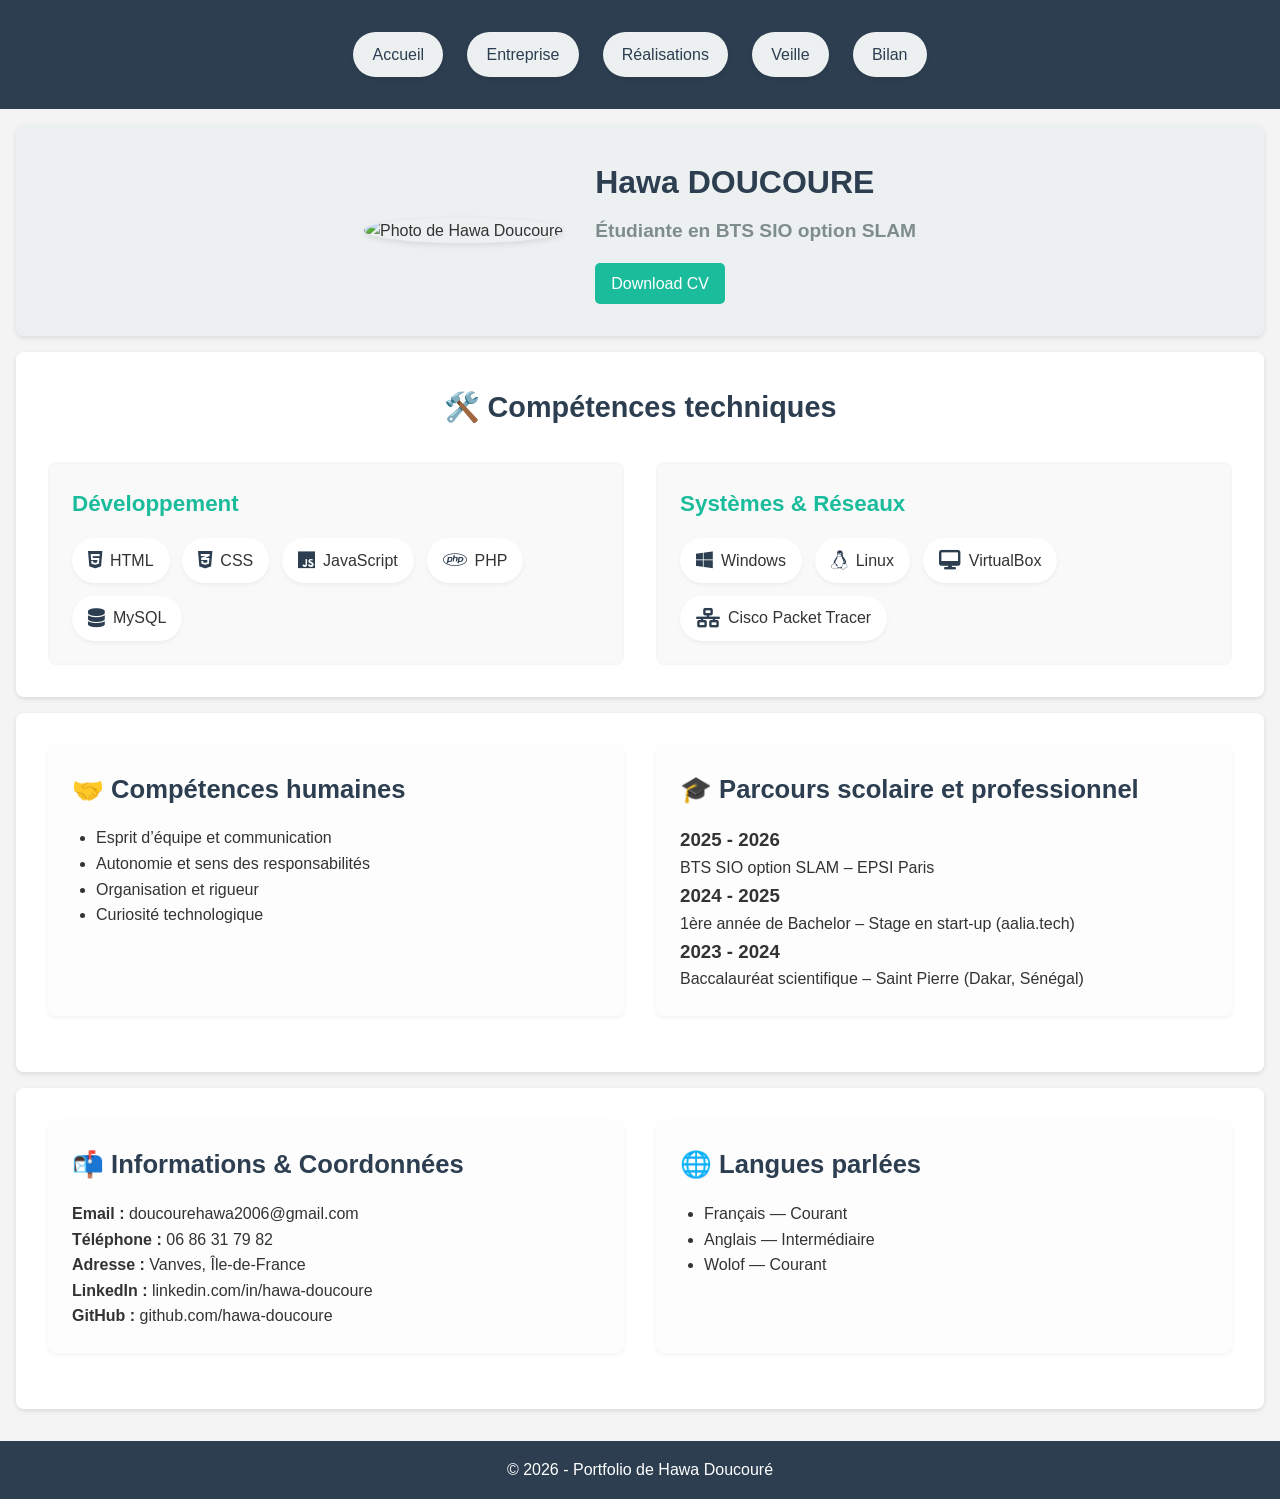
==== index.html @ f0ae7a46 "Add files via upload" ====
<!DOCTYPE html>
<html lang="fr">

<head>
  <meta charset="UTF-8">
  <meta name="viewport" content="width=device-width, initial-scale=1.0">
  <title>Portfolio BTS SIO</title>
  <link rel="stylesheet" href="style.css">
  <link rel="stylesheet" href="https://cdnjs.cloudflare.com/ajax/libs/font-awesome/6.5.0/css/all.min.css">
</head>

<body>

  <!-- HEADER -->
  <header>
    <nav>
      <ul>
        <li><a href="index.html">Accueil</a></li>
        <li><a href="stage.html">Entreprise</a></li>
        <li><a href="projet.html">Réalisations</a></li>
        <li><a href="veille.html">Veille</a></li>
        <li><a href="bilan.html">Bilan</a></li>
      </ul>

      <div class="hamburger">
        <span></span>
        <span></span>
        <span></span>
      </div>
    </nav>
  </header>

  <!-- HERO -->
  <main>
    <section id="hero">
      <div class="photo">
        <img src="images/inconu.png" alt="Photo de Hawa Doucouré">
      </div>

      <div class="texte">
        <h1>Hawa DOUCOURE</h1>
        <h2>Étudiante en BTS SIO option SLAM</h2>
        <a href="files/CV-stage-SN2_Hawa_Doucouré.pdf" download class="btn-cv">Download CV</a>
      </div>
    </section>

    <!-- COMPETENCES TECHNIQUES -->
    <section id="competences">
      <h2>🛠️ Compétences techniques</h2>

      <div class="competence-grid">

        <div class="bloc-dev">
          <h3>Développement</h3>
          <ul>
            <li><i class="fab fa-html5"></i> HTML</li>
            <li><i class="fab fa-css3-alt"></i> CSS</li>
            <li><i class="fab fa-js"></i> JavaScript</li>
            <li><i class="fab fa-php"></i> PHP</li>
            <li><i class="fas fa-database"></i> MySQL</li>
          </ul>
        </div>

        <div class="bloc-reseau">
          <h3>Systèmes & Réseaux</h3>
          <ul>
            <li><i class="fab fa-windows"></i> Windows</li>
            <li><i class="fab fa-linux"></i> Linux</li>
            <li><i class="fas fa-desktop"></i> VirtualBox</li>
            <li><i class="fas fa-network-wired"></i> Cisco Packet Tracer</li>
          </ul>
        </div>

      </div>
    </section>

    <!-- COMPETENCES HUMAINES + PARCOURS SCOLAIRE (ALIGNÉS) -->
    <section id="profil">
  <div class="row-flex">

    <div class="card">
      <h2>🤝 Compétences humaines</h2>
      <ul>
        <li>Esprit d’équipe et communication</li>
        <li>Autonomie et sens des responsabilités</li>
        <li>Organisation et rigueur</li>
        <li>Curiosité technologique</li>
      </ul>
    </div>

    <div class="card">
      <h2>🎓 Parcours scolaire et professionnel</h2>

      <div class="timeline">
        <div class="etape">
          <h3>2025 - 2026</h3>
          <p>BTS SIO option SLAM – EPSI Paris</p>
        </div>

        <div class="etape">
          <h3>2024 - 2025</h3>
          <p>1ère année de Bachelor – Stage en start-up (aalia.tech)</p>
        </div>

        <div class="etape">
          <h3>2023 - 2024</h3>
          <p>Baccalauréat scientifique – Saint Pierre (Dakar, Sénégal)</p>
        </div>
      </div>
    </div>

  </div>
</section>


    <!-- COORDONNÉES + LANGUES (ALIGNÉS AUSSI) -->
    <section id="contact">
      <div class="row-flex">

        <div class="card">
          <h2>📬 Informations & Coordonnées</h2>
          <p><strong>Email :</strong> doucourehawa2006@gmail.com</p>
          <p><strong>Téléphone :</strong> 06 86 31 79 82</p>
          <p><strong>Adresse :</strong> Vanves, Île-de-France</p>
          <p><strong>LinkedIn :</strong> linkedin.com/in/hawa-doucoure</p>
          <p><strong>GitHub :</strong> github.com/hawa-doucoure</p>
        </div>

        <div class="card">
          <h2>🌐 Langues parlées</h2>
          <ul>
            <li>Français — Courant</li>
            <li>Anglais — Intermédiaire</li>
            <li>Wolof — Courant</li>
          </ul>
        </div>

      </div>
    </section>

  </main>

  <!-- FOOTER -->
  <footer>
    <p>© 2026 - Portfolio de Hawa Doucouré</p>
  </footer>

</body>
</html>
---- style.css ----
/* RESET */
* {
  margin: 0;
  padding: 0;
  box-sizing: border-box;
}

body {
  font-family: 'Segoe UI', Roboto, sans-serif;
  line-height: 1.6;
  background-color: #f4f4f4;
  color: #333;
}

/* HEADER & NAVIGATION */
header {
  background-color: #2c3e50;
  color: white;
  padding: 1rem 2rem;
}

nav {
  display: flex;
  flex-direction: column;
  align-items: center;
  gap: 1rem;
}

.logo {
  font-size: 1.8rem;
  font-weight: bold;
  text-align: center;
  color: white;
}

nav ul {
  display: flex;
  justify-content: center;
  gap: 1.5rem;
  flex-wrap: wrap;
  padding: 1rem 0;
}

nav ul li {
  list-style: none;
}

nav ul li a {
  display: inline-block;
  padding: 0.6rem 1.2rem;
  background-color: #ecf0f1;
  color: #2c3e50;
  border-radius: 30px;
  text-decoration: none;
  font-weight: 500;
  transition: background-color 0.3s ease, transform 0.2s ease;
  box-shadow: 0 2px 4px rgba(0,0,0,0.1);
}

nav ul li a:hover {
  background-color: #d0e6e2;
  transform: scale(1.05);
}

/* HAMBURGER MENU */
.hamburger {
  display: none;
  flex-direction: column;
  cursor: pointer;
  margin-top: 1rem;
}

.hamburger span {
  height: 3px;
  width: 25px;
  background: white;
  margin: 4px 0;
}

/* HERO SECTION */
#hero {
  display: flex;
  flex-wrap: wrap;
  align-items: center;
  justify-content: center;
  padding: 2rem;
  background-color: #ecf0f1;
  border-radius: 8px;
  margin: 1rem;
  box-shadow: 0 2px 5px rgba(0,0,0,0.1);
}

.photo img {
  max-width: 200px;
  border-radius: 50%;
  margin-right: 2rem;
  box-shadow: 0 2px 6px rgba(0,0,0,0.1);
}

.texte {
  max-width: 500px;
}

.texte h1 {
  font-size: 2rem;
  color: #2c3e50;
  margin-bottom: 0.5rem;
}

.texte h2 {
  font-size: 1.2rem;
  color: #7f8c8d;
  margin-bottom: 1rem;
}

.btn-cv {
  display: inline-block;
  padding: 0.5rem 1rem;
  background-color: #1abc9c;
  color: white;
  text-decoration: none;
  border-radius: 5px;
  transition: background 0.3s ease;
}

.btn-cv:hover {
  background-color: #16a085;
}

/* SECTIONS */
section {
  padding: 2rem;
  background-color: white;
  margin: 1rem;
  border-radius: 8px;
  box-shadow: 0 2px 5px rgba(0,0,0,0.1);
}

section h2 {
  margin-bottom: 1rem;
  color: #2c3e50;
  font-size: 1.6rem;
  font-weight: 600;
}

ul {
  list-style: disc;
  padding-left: 1.5rem;
}

.card {
  background-color: #fdfdfd;
  padding: 1.5rem;
  border-radius: 8px;
  box-shadow: 0 2px 5px rgba(0,0,0,0.05);
  margin-bottom: 1.5rem;
}

/* FLEX ROW FOR ALIGNING BLOCKS */
.row-flex {
  display: flex;
  justify-content: space-between;
  gap: 2rem;
  flex-wrap: wrap;
}

.row-flex .card {
  flex: 1;
  min-width: 300px;
}

/* COMPÉTENCES */
#competences {
  padding: 2rem;
  background-color: #fff;
  margin: 1rem;
  border-radius: 8px;
  box-shadow: 0 2px 5px rgba(0,0,0,0.1);
}

#competences h2 {
  text-align: center;
  margin-bottom: 2rem;
  color: #2c3e50;
  font-size: 1.8rem;
}

.competence-grid {
  display: flex;
  gap: 2rem;
  flex-wrap: wrap;
  justify-content: space-between;
}

.bloc-dev,
.bloc-reseau {
  flex: 1;
  min-width: 300px;
  background-color: #f9f9f9;
  padding: 1.5rem;
  border-radius: 8px;
  box-shadow: inset 0 0 5px rgba(0, 0, 0, 0.03);
}

.bloc-dev h3,
.bloc-reseau h3 {
  margin-bottom: 1rem;
  color: #1abc9c;
  font-size: 1.4rem;
}

.bloc-dev ul,
.bloc-reseau ul {
  list-style: none;
  padding-left: 0;
  display: flex;
  flex-wrap: wrap;
  gap: 0.8rem;
}

.bloc-dev li,
.bloc-reseau li {
  background-color: #fff;
  padding: 0.6rem 1rem;
  border-radius: 30px;
  box-shadow: 0 2px 4px rgba(0,0,0,0.05);
  font-size: 1rem;
  display: flex;
  align-items: center;
  gap: 0.5rem;
  transition: background-color 0.3s ease;
}

.bloc-dev li:hover,
.bloc-reseau li:hover {
  background-color: #eafaf7;
}

.bloc-dev i,
.bloc-reseau i {
  font-size: 1.2rem;
  color: #2c3e50;
  transition: transform 0.3s ease, color 0.3s ease;
}

.bloc-dev i:hover,
.bloc-reseau i:hover {
  transform: scale(1.2);
  color: #1abc9c;
}

/* REALISATIONS */
#realisations h1 {
  text-align: center;
  margin-bottom: 2rem;
  color: #2c3e50;
}

.projet-card {
  background-color: white;
  border-radius: 8px;
  padding: 1.5rem;
  margin-bottom: 2rem;
  box-shadow: 0 2px 6px rgba(0,0,0,0.1);
}

.projet-card h2 {
  color: #1abc9c;
  margin-bottom: 1rem;
  font-size: 1.4rem;
}

.projet-card p {
  margin: 0.5rem 0;
}

.image-row {
  display: flex;
  gap: 1rem;
  justify-content: center;
  flex-wrap: wrap;
  margin: 1rem 0;
}

.image-row img {
  flex: 1;
  max-width: 48%;
  height: auto;
  border-radius: 8px;
  box-shadow: 0 2px 6px rgba(0,0,0,0.1);
  object-fit: cover;
}

.projet-card i {
  font-size: 1.2rem;
  margin-right: 0.5rem;
  color: #2c3e50;
}

/* LANGUES */
#langues ul {
  columns: 2;
  column-gap: 2rem;
}

/* CONTACT */
.contact-info p {
  margin: 0.5rem 0;
}

/* FOOTER */
footer {
  text-align: center;
  padding: 1rem;
  background-color: #2c3e50;
  color: white;
  margin-top: 2rem;
}

/* RESPONSIVE */
@media (max-width: 768px) {
  nav {
    position: relative;
    padding: 1rem;
  }

  .hamburger {
    display: flex;
    flex-direction: column;
    cursor: pointer;
    margin-top: 0.5rem;
  }

  .hamburger span {
    height: 3px;
    width: 25px;
    background: white;
    margin: 4px 0;
    transition: all 0.3s ease;
  }

  nav ul {
    position: absolute;
    top: 100%;
    left: 50%;
    transform: translateX(-50%) scaleY(0);
    transform-origin: top;
  }
}

/* PAGE STAGE – Mise en forme des blocs */
.stage-section {
  margin-bottom: 2rem;
}

.stage-section h2 {
  margin-bottom: 1.5rem;
  font-size: 1.8rem;
  color: #2c3e50;
}

.stage-section .card {
  margin-bottom: 1.5rem;
}

.stage-section ul {
  padding-left: 1.5rem;
  list-style: disc;
}

.stage-title {
  font-size: 2rem;
  font-weight: 600;
  color: #1abc9c;
  margin-bottom: 1rem;
}
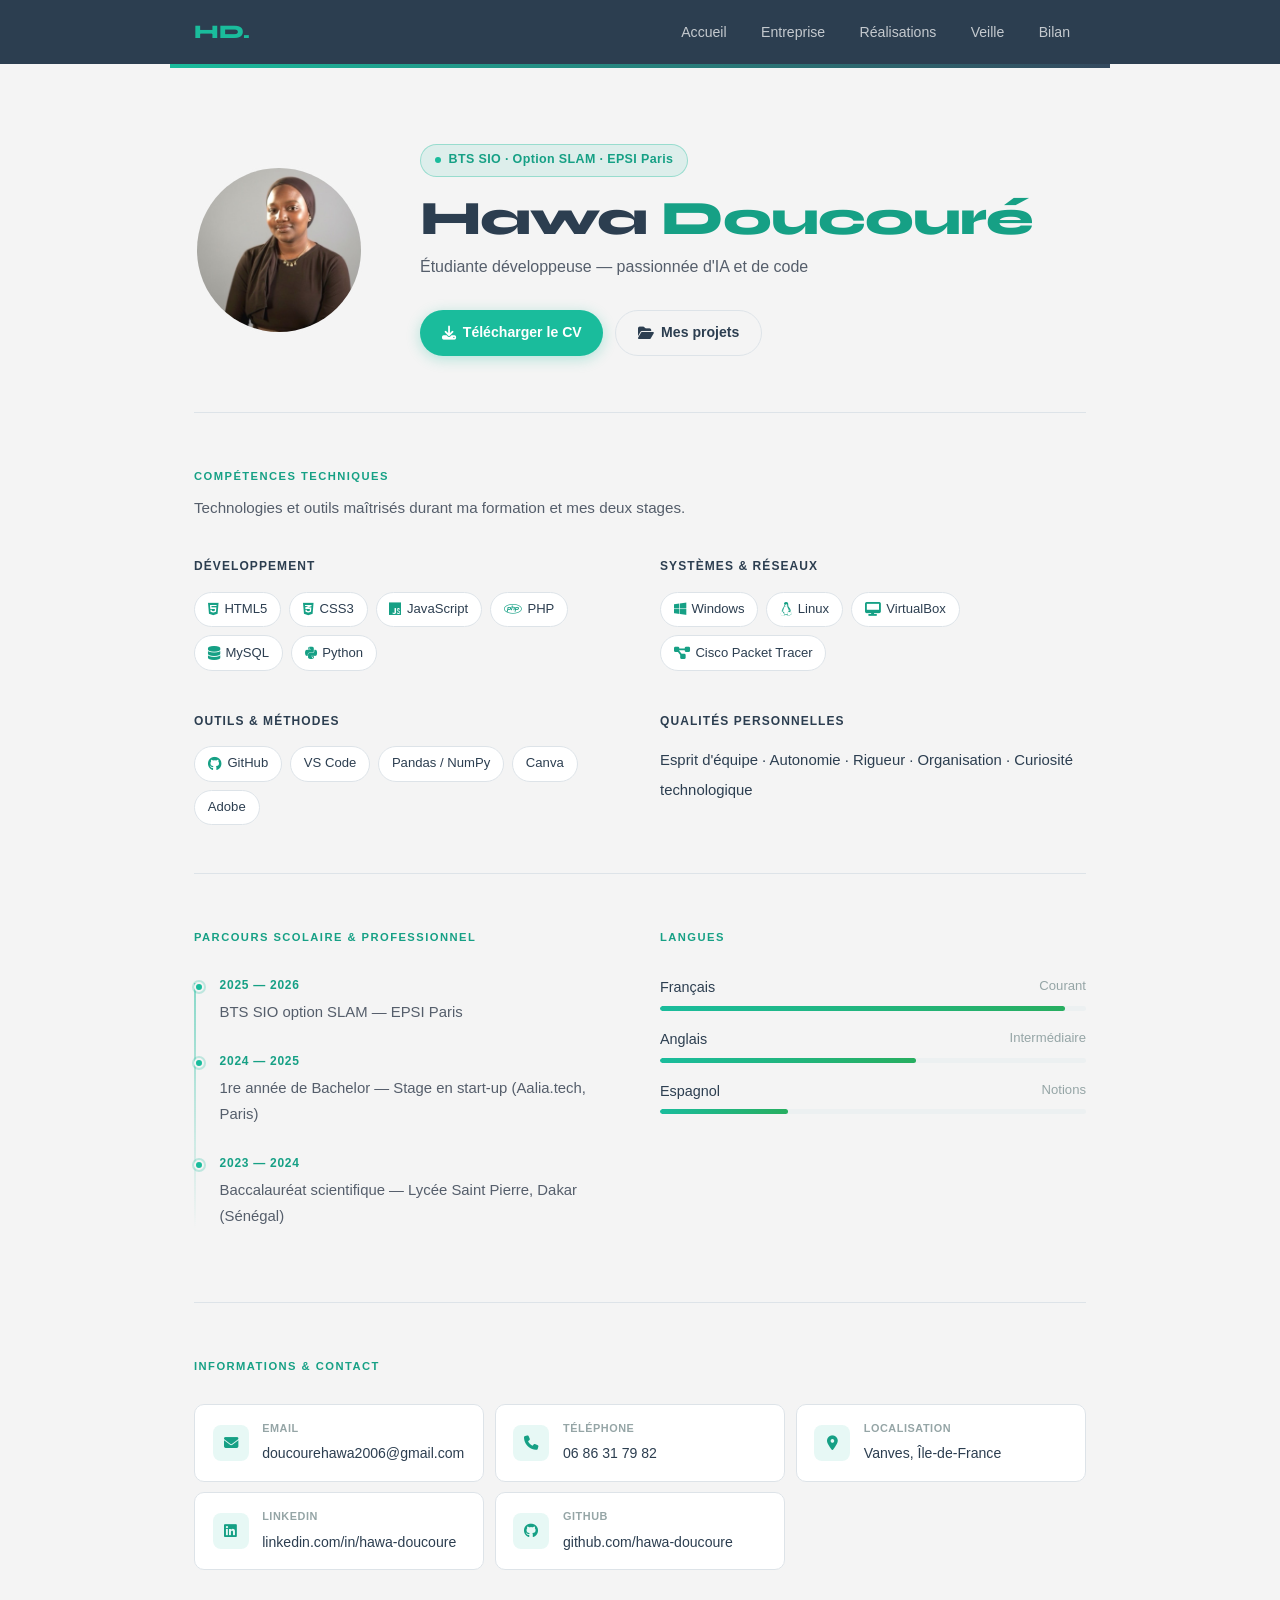
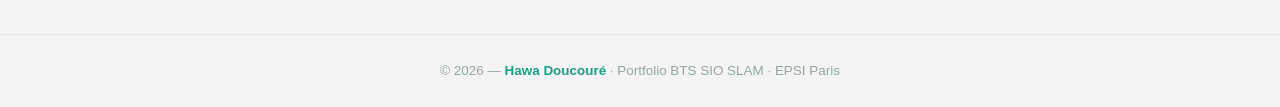
==== commit 07535b64: "Mise à jour du portfolio" ====
--- a/index.html
+++ b/index.html
@@ -1,149 +1,187 @@
-<!DOCTYPE html>
-<html lang="fr">
-
-<head>
-  <meta charset="UTF-8">
-  <meta name="viewport" content="width=device-width, initial-scale=1.0">
-  <title>Portfolio BTS SIO</title>
-  <link rel="stylesheet" href="style.css">
-  <link rel="stylesheet" href="https://cdnjs.cloudflare.com/ajax/libs/font-awesome/6.5.0/css/all.min.css">
-</head>
-
-<body>
-
-  <!-- HEADER -->
-  <header>
-    <nav>
-      <ul>
-        <li><a href="index.html">Accueil</a></li>
-        <li><a href="stage.html">Entreprise</a></li>
-        <li><a href="projet.html">Réalisations</a></li>
-        <li><a href="veille.html">Veille</a></li>
-        <li><a href="bilan.html">Bilan</a></li>
-      </ul>
-
-      <div class="hamburger">
-        <span></span>
-        <span></span>
-        <span></span>
-      </div>
-    </nav>
-  </header>
-
-  <!-- HERO -->
-  <main>
-    <section id="hero">
-      <div class="photo">
-        <img src="images/inconu.png" alt="Photo de Hawa Doucouré">
-      </div>
-
-      <div class="texte">
-        <h1>Hawa DOUCOURE</h1>
-        <h2>Étudiante en BTS SIO option SLAM</h2>
-        <a href="files/CV-stage-SN2_Hawa_Doucouré.pdf" download class="btn-cv">Download CV</a>
-      </div>
-    </section>
-
-    <!-- COMPETENCES TECHNIQUES -->
-    <section id="competences">
-      <h2>🛠️ Compétences techniques</h2>
-
-      <div class="competence-grid">
-
-        <div class="bloc-dev">
-          <h3>Développement</h3>
-          <ul>
-            <li><i class="fab fa-html5"></i> HTML</li>
-            <li><i class="fab fa-css3-alt"></i> CSS</li>
-            <li><i class="fab fa-js"></i> JavaScript</li>
-            <li><i class="fab fa-php"></i> PHP</li>
-            <li><i class="fas fa-database"></i> MySQL</li>
-          </ul>
-        </div>
-
-        <div class="bloc-reseau">
-          <h3>Systèmes & Réseaux</h3>
-          <ul>
-            <li><i class="fab fa-windows"></i> Windows</li>
-            <li><i class="fab fa-linux"></i> Linux</li>
-            <li><i class="fas fa-desktop"></i> VirtualBox</li>
-            <li><i class="fas fa-network-wired"></i> Cisco Packet Tracer</li>
-          </ul>
-        </div>
-
-      </div>
-    </section>
-
-    <!-- COMPETENCES HUMAINES + PARCOURS SCOLAIRE (ALIGNÉS) -->
-    <section id="profil">
-  <div class="row-flex">
-
-    <div class="card">
-      <h2>🤝 Compétences humaines</h2>
-      <ul>
-        <li>Esprit d’équipe et communication</li>
-        <li>Autonomie et sens des responsabilités</li>
-        <li>Organisation et rigueur</li>
-        <li>Curiosité technologique</li>
-      </ul>
-    </div>
-
-    <div class="card">
-      <h2>🎓 Parcours scolaire et professionnel</h2>
-
-      <div class="timeline">
-        <div class="etape">
-          <h3>2025 - 2026</h3>
-          <p>BTS SIO option SLAM – EPSI Paris</p>
-        </div>
-
-        <div class="etape">
-          <h3>2024 - 2025</h3>
-          <p>1ère année de Bachelor – Stage en start-up (aalia.tech)</p>
-        </div>
-
-        <div class="etape">
-          <h3>2023 - 2024</h3>
-          <p>Baccalauréat scientifique – Saint Pierre (Dakar, Sénégal)</p>
-        </div>
-      </div>
-    </div>
-
-  </div>
-</section>
-
-
-    <!-- COORDONNÉES + LANGUES (ALIGNÉS AUSSI) -->
-    <section id="contact">
-      <div class="row-flex">
-
-        <div class="card">
-          <h2>📬 Informations & Coordonnées</h2>
-          <p><strong>Email :</strong> doucourehawa2006@gmail.com</p>
-          <p><strong>Téléphone :</strong> 06 86 31 79 82</p>
-          <p><strong>Adresse :</strong> Vanves, Île-de-France</p>
-          <p><strong>LinkedIn :</strong> linkedin.com/in/hawa-doucoure</p>
-          <p><strong>GitHub :</strong> github.com/hawa-doucoure</p>
-        </div>
-
-        <div class="card">
-          <h2>🌐 Langues parlées</h2>
-          <ul>
-            <li>Français — Courant</li>
-            <li>Anglais — Intermédiaire</li>
-            <li>Wolof — Courant</li>
-          </ul>
-        </div>
-
-      </div>
-    </section>
-
-  </main>
-
-  <!-- FOOTER -->
-  <footer>
-    <p>© 2026 - Portfolio de Hawa Doucouré</p>
-  </footer>
-
-</body>
-</html>
+<!DOCTYPE html>
+<html lang="fr">
+<head>
+  <meta charset="UTF-8">
+  <meta name="viewport" content="width=device-width, initial-scale=1.0">
+  <title>Hawa Doucouré — Portfolio BTS SIO SLAM</title>
+  <link rel="stylesheet" href="css/style.css">
+  <link rel="stylesheet" href="https://cdnjs.cloudflare.com/ajax/libs/font-awesome/6.5.0/css/all.min.css">
+</head>
+<body>
+
+  <header>
+    <nav>
+      <span class="logo-nav">HD.</span>
+      <ul>
+        <li><a href="index.html" class="active">Accueil</a></li>
+        <li><a href="stage.html">Entreprise</a></li>
+        <li><a href="projet.html">Réalisations</a></li>
+        <li><a href="veille.html">Veille</a></li>
+        <li><a href="bilan.html">Bilan</a></li>
+      </ul>
+      <div class="hamburger"><span></span><span></span><span></span></div>
+    </nav>
+  </header>
+
+  <main>
+
+    <!-- HERO -->
+    <section id="hero" style="border-top:none; padding-top:5rem">
+      <div class="hero-photo">
+        <img src="images/profil.png" alt="Photo de Hawa Doucouré">
+      </div>
+      <div class="hero-text">
+        <div class="hero-badge">BTS SIO · Option SLAM · EPSI Paris</div>
+        <h1>Hawa <span>Doucouré</span></h1>
+        <h2>Étudiante développeuse — passionnée d'IA et de code</h2>
+        <div class="hero-actions">
+          <a href="files/CV_alternance_Hawa_Doucouré.pdf" download class="btn btn-primary">
+            <i class="fas fa-download"></i> Télécharger le CV
+          </a>
+          <a href="projet.html" class="btn btn-ghost">
+            <i class="fas fa-folder-open"></i> Mes projets
+          </a>
+        </div>
+      </div>
+    </section>
+
+    <!-- COMPETENCES -->
+    <section id="competences">
+      <span class="s-label reveal">Compétences techniques</span>
+      <p class="s-sub reveal">Technologies et outils maîtrisés durant ma formation et mes deux stages.</p>
+
+      <div class="grid-2">
+        <div class="reveal">
+          <p style="font-size:.75rem;font-weight:600;text-transform:uppercase;letter-spacing:.09em;color:var(--text-light);margin-bottom:.9rem">Développement</p>
+          <div class="skill-tags">
+            <span class="tag"><i class="fab fa-html5"></i> HTML5</span>
+            <span class="tag"><i class="fab fa-css3-alt"></i> CSS3</span>
+            <span class="tag"><i class="fab fa-js"></i> JavaScript</span>
+            <span class="tag"><i class="fab fa-php"></i> PHP</span>
+            <span class="tag"><i class="fas fa-database"></i> MySQL</span>
+            <span class="tag"><i class="fab fa-python"></i> Python</span>
+          </div>
+        </div>
+
+        <div class="reveal">
+          <p style="font-size:.75rem;font-weight:600;text-transform:uppercase;letter-spacing:.09em;color:var(--text-light);margin-bottom:.9rem">Systèmes & Réseaux</p>
+          <div class="skill-tags">
+            <span class="tag"><i class="fab fa-windows"></i> Windows</span>
+            <span class="tag"><i class="fab fa-linux"></i> Linux</span>
+            <span class="tag"><i class="fas fa-desktop"></i> VirtualBox</span>
+            <span class="tag"><i class="fas fa-project-diagram"></i> Cisco Packet Tracer</span>
+          </div>
+        </div>
+
+        <div class="reveal">
+          <p style="font-size:.75rem;font-weight:600;text-transform:uppercase;letter-spacing:.09em;color:var(--text-light);margin-bottom:.9rem">Outils & Méthodes</p>
+          <div class="skill-tags">
+            <span class="tag"><i class="fab fa-github"></i> GitHub</span>
+            <span class="tag">VS Code</span>
+            <span class="tag">Pandas / NumPy</span>
+            <span class="tag">Canva</span>
+            <span class="tag">Adobe</span>
+          </div>
+        </div>
+
+        <div class="reveal">
+          <p style="font-size:.75rem;font-weight:600;text-transform:uppercase;letter-spacing:.09em;color:var(--text-light);margin-bottom:.9rem">Qualités personnelles</p>
+          <p style="font-size:.93rem;color:var(--text-muted);line-height:2">
+            Esprit d'équipe · Autonomie · Rigueur · Organisation · Curiosité technologique
+          </p>
+        </div>
+      </div>
+    </section>
+
+    <!-- PARCOURS -->
+    <section id="profil">
+      <div class="grid-2">
+        <div class="reveal">
+          <span class="s-label">Parcours scolaire & professionnel</span>
+          <div class="timeline" style="margin-top:1.2rem">
+            <div class="etape">
+              <h3>2025 — 2026</h3>
+              <p>BTS SIO option SLAM — EPSI Paris</p>
+            </div>
+            <div class="etape">
+              <h3>2024 — 2025</h3>
+              <p>1re année de Bachelor — Stage en start-up (Aalia.tech, Paris)</p>
+            </div>
+            <div class="etape">
+              <h3>2023 — 2024</h3>
+              <p>Baccalauréat scientifique — Lycée Saint Pierre, Dakar (Sénégal)</p>
+            </div>
+          </div>
+        </div>
+
+        <div class="reveal">
+          <span class="s-label">Langues</span>
+          <div style="margin-top:1.2rem">
+            <div class="lang-item">
+              <div class="lang-label"><span>Français</span><span>Courant</span></div>
+              <div class="lang-bar"><div class="lang-fill" style="width:95%"></div></div>
+            </div>
+            <div class="lang-item">
+              <div class="lang-label"><span>Anglais</span><span>Intermédiaire</span></div>
+              <div class="lang-bar"><div class="lang-fill" style="width:60%"></div></div>
+            </div>
+            <div class="lang-item">
+              <div class="lang-label"><span>Espagnol</span><span>Notions</span></div>
+              <div class="lang-bar"><div class="lang-fill" style="width:30%"></div></div>
+            </div>
+          </div>
+        </div>
+      </div>
+    </section>
+
+    <!-- CONTACT -->
+    <section id="contact">
+      <span class="s-label reveal">Informations & contact</span>
+      <div class="contact-grid" style="margin-top:1.2rem">
+        <div class="contact-item reveal">
+          <div class="contact-icon"><i class="fas fa-envelope"></i></div>
+          <div class="contact-info-text">
+            <strong>Email</strong>
+            <span>doucourehawa2006@gmail.com</span>
+          </div>
+        </div>
+        <div class="contact-item reveal">
+          <div class="contact-icon"><i class="fas fa-phone"></i></div>
+          <div class="contact-info-text">
+            <strong>Téléphone</strong>
+            <span>06 86 31 79 82</span>
+          </div>
+        </div>
+        <div class="contact-item reveal">
+          <div class="contact-icon"><i class="fas fa-map-marker-alt"></i></div>
+          <div class="contact-info-text">
+            <strong>Localisation</strong>
+            <span>Vanves, Île-de-France</span>
+          </div>
+        </div>
+        <div class="contact-item reveal">
+          <div class="contact-icon"><i class="fab fa-linkedin"></i></div>
+          <div class="contact-info-text">
+            <strong>LinkedIn</strong>
+            <span>linkedin.com/in/hawa-doucoure</span>
+          </div>
+        </div>
+        <div class="contact-item reveal">
+          <div class="contact-icon"><i class="fab fa-github"></i></div>
+          <div class="contact-info-text">
+            <strong>GitHub</strong>
+            <span>github.com/hawa-doucoure</span>
+          </div>
+        </div>
+      </div>
+    </section>
+
+  </main>
+
+  <footer>
+    <p>© 2026 — <span>Hawa Doucouré</span> · Portfolio BTS SIO SLAM · EPSI Paris</p>
+  </footer>
+
+  <script src="js/main.js"></script>
+</body>
+</html>
--- a/css/style.css
+++ b/css/style.css
@@ -0,0 +1,809 @@
+/* ===========================
+   IMPORTS
+=========================== */
+@import url('https://fonts.googleapis.com/css2?family=Syne:wght@600;700;800&family=Segoe+UI:wght@300;400;500&display=swap');
+
+:root {
+  --navy:    #2c3e50;
+  --navy-d:  #1a252f;
+  --navy-l:  #34495e;
+  --mint:    #1abc9c;
+  --mint-d:  #16a085;
+  --mint-l:  #a8e6d9;
+  --bg:      #f4f4f4;
+  --bg2:     #ecf0f1;
+  --white:   #ffffff;
+  --text:    #2c3e50;
+  --muted:   #555e6b;
+  --light:   #95a5a6;
+  --border:  #dde3e8;
+  --nav-h:   64px;
+  --radius:  10px;
+  --max-w:   940px;
+}
+
+/* ===========================
+   RESET & BASE
+=========================== */
+*, *::before, *::after { margin: 0; padding: 0; box-sizing: border-box; }
+html { scroll-behavior: smooth; }
+
+body {
+  font-family: 'Segoe UI', Roboto, sans-serif;
+  background: var(--bg);
+  color: var(--text);
+  line-height: 1.75;
+  overflow-x: hidden;
+}
+
+a { color: inherit; text-decoration: none; }
+ul { list-style: none; }
+img { max-width: 100%; display: block; }
+strong { font-weight: 600; color: var(--navy); }
+
+/* ===========================
+   NAVIGATION
+=========================== */
+header {
+  position: fixed;
+  top: 0; left: 0; right: 0;
+  height: var(--nav-h);
+  background: var(--navy);
+  z-index: 200;
+  transition: box-shadow 0.3s, background 0.3s;
+}
+header.scrolled {
+  background: var(--navy-d);
+  box-shadow: 0 4px 24px rgba(0,0,0,0.22);
+}
+
+nav {
+  max-width: var(--max-w);
+  margin: 0 auto;
+  height: 100%;
+  display: flex;
+  align-items: center;
+  justify-content: space-between;
+  padding: 0 1.5rem;
+}
+
+.logo-nav {
+  font-family: 'Syne', sans-serif;
+  font-weight: 800;
+  font-size: 1.2rem;
+  color: var(--mint);
+  letter-spacing: -0.01em;
+}
+
+nav ul {
+  display: flex;
+  gap: 0.15rem;
+  align-items: center;
+}
+nav ul li a {
+  padding: 0.4rem 1rem;
+  border-radius: 30px;
+  font-size: 0.88rem;
+  font-weight: 500;
+  color: rgba(255,255,255,0.72);
+  transition: all 0.22s ease;
+}
+nav ul li a:hover {
+  color: white;
+  background: rgba(255,255,255,0.1);
+}
+nav ul li a.active {
+  color: var(--navy);
+  background: var(--mint);
+  font-weight: 600;
+}
+
+.hamburger {
+  display: none;
+  flex-direction: column;
+  gap: 5px;
+  cursor: pointer;
+}
+.hamburger span {
+  display: block;
+  width: 23px; height: 2px;
+  background: white;
+  border-radius: 2px;
+  transition: all 0.28s ease;
+}
+.hamburger.open span:nth-child(1) { transform: translateY(7px) rotate(45deg); }
+.hamburger.open span:nth-child(2) { opacity: 0; transform: scaleX(0); }
+.hamburger.open span:nth-child(3) { transform: translateY(-7px) rotate(-45deg); }
+
+/* ===========================
+   MAIN LAYOUT
+=========================== */
+main {
+  padding-top: var(--nav-h);
+  max-width: var(--max-w);
+  margin: 0 auto;
+  padding-left: 1.5rem;
+  padding-right: 1.5rem;
+}
+
+/* ===========================
+   HERO
+=========================== */
+#hero {
+  display: flex;
+  align-items: center;
+  gap: 3.5rem;
+  padding: 4.5rem 0 3.5rem;
+  position: relative;
+}
+
+/* animated gradient bar behind hero */
+#hero::before {
+  content: '';
+  position: absolute;
+  top: 0; left: -1.5rem; right: -1.5rem; height: 4px;
+  background: linear-gradient(90deg, var(--mint), var(--navy-l), var(--mint));
+  background-size: 200% 100%;
+  animation: shimmer 3s linear infinite;
+}
+@keyframes shimmer { to { background-position: -200% 0; } }
+
+.hero-photo {
+  flex-shrink: 0;
+  position: relative;
+}
+.hero-ring {
+  position: absolute;
+  inset: -5px;
+  border-radius: 50%;
+  border: 2.5px solid transparent;
+  background: linear-gradient(135deg, var(--mint), var(--navy-l)) border-box;
+  -webkit-mask: linear-gradient(#fff 0 0) padding-box, linear-gradient(#fff 0 0);
+  -webkit-mask-composite: destination-out;
+  mask-composite: exclude;
+  animation: spin-ring 8s linear infinite;
+}
+@keyframes spin-ring { to { transform: rotate(360deg); } }
+
+.hero-photo img {
+  width: 170px; height: 170px;
+  border-radius: 50%;
+  object-fit: cover;
+  border: 3.5px solid var(--bg);
+  display: block;
+}
+
+.hero-text { flex: 1; }
+
+.hero-badge {
+  display: inline-flex;
+  align-items: center;
+  gap: 0.5rem;
+  padding: 0.28rem 0.85rem;
+  background: rgba(26,188,156,0.1);
+  border: 1px solid rgba(26,188,156,0.35);
+  border-radius: 30px;
+  font-size: 0.78rem;
+  color: var(--mint-d);
+  font-weight: 600;
+  letter-spacing: 0.03em;
+  margin-bottom: 1rem;
+  opacity: 0;
+  animation: fadeUp 0.5s 0.1s ease forwards;
+}
+.hero-badge::before {
+  content: '';
+  width: 6px; height: 6px;
+  background: var(--mint);
+  border-radius: 50%;
+  animation: pulse-dot 2s infinite;
+}
+@keyframes pulse-dot { 0%,100%{opacity:1;transform:scale(1)} 50%{opacity:.4;transform:scale(.7)} }
+
+.hero-text h1 {
+  font-family: 'Syne', sans-serif;
+  font-size: clamp(2rem, 4.5vw, 3rem);
+  font-weight: 800;
+  line-height: 1.1;
+  letter-spacing: -0.02em;
+  color: var(--navy);
+  margin-bottom: 0.45rem;
+  opacity: 0;
+  animation: fadeUp 0.5s 0.18s ease forwards;
+}
+.hero-text h1 span { color: var(--mint-d); }
+
+.hero-text h2 {
+  font-size: 1rem;
+  font-weight: 400;
+  color: var(--muted);
+  margin-bottom: 1.8rem;
+  opacity: 0;
+  animation: fadeUp 0.5s 0.26s ease forwards;
+}
+
+.hero-actions {
+  display: flex;
+  gap: 0.75rem;
+  flex-wrap: wrap;
+  opacity: 0;
+  animation: fadeUp 0.5s 0.34s ease forwards;
+}
+
+/* ===========================
+   BUTTONS
+=========================== */
+.btn {
+  display: inline-flex;
+  align-items: center;
+  gap: 0.45rem;
+  padding: 0.62rem 1.35rem;
+  border-radius: 30px;
+  font-size: 0.88rem;
+  font-weight: 600;
+  transition: all 0.22s ease;
+  cursor: pointer;
+  border: none;
+  font-family: inherit;
+}
+.btn-primary {
+  background: var(--mint);
+  color: white;
+  box-shadow: 0 3px 14px rgba(26,188,156,0.3);
+}
+.btn-primary:hover {
+  background: var(--mint-d);
+  transform: translateY(-2px);
+  box-shadow: 0 6px 20px rgba(26,188,156,0.4);
+}
+.btn-ghost {
+  background: transparent;
+  color: var(--navy);
+  border: 1.5px solid var(--border);
+}
+.btn-ghost:hover {
+  border-color: var(--navy);
+  background: rgba(44,62,80,0.05);
+  transform: translateY(-2px);
+}
+
+/* ===========================
+   SECTIONS
+=========================== */
+section {
+  padding: 3rem 0;
+  border-top: 1px solid var(--border);
+}
+section:first-of-type { border-top: none; }
+
+.s-label {
+  display: inline-block;
+  font-size: 0.7rem;
+  font-weight: 700;
+  letter-spacing: 0.13em;
+  text-transform: uppercase;
+  color: var(--mint-d);
+  margin-bottom: 0.5rem;
+}
+.s-title {
+  font-family: 'Syne', sans-serif;
+  font-size: 1.5rem;
+  font-weight: 700;
+  letter-spacing: -0.015em;
+  color: var(--navy);
+  margin-bottom: 0.4rem;
+}
+.s-sub {
+  color: var(--muted);
+  font-size: 0.95rem;
+  max-width: 560px;
+  margin-bottom: 2.2rem;
+}
+
+/* ===========================
+   SKILL TAGS
+=========================== */
+.skill-tags { display: flex; flex-wrap: wrap; gap: 0.5rem; }
+.tag {
+  display: inline-flex;
+  align-items: center;
+  gap: 0.35rem;
+  padding: 0.33rem 0.8rem;
+  background: var(--white);
+  border: 1.5px solid var(--border);
+  border-radius: 30px;
+  font-size: 0.82rem;
+  color: var(--navy);
+  font-weight: 500;
+  transition: all 0.2s;
+  cursor: default;
+}
+.tag:hover {
+  border-color: var(--mint);
+  color: var(--mint-d);
+  background: rgba(26,188,156,0.06);
+  transform: translateY(-1px);
+  box-shadow: 0 3px 10px rgba(26,188,156,0.15);
+}
+.tag i { color: var(--mint-d); font-size: 0.88rem; }
+
+/* ===========================
+   2-COL GRID
+=========================== */
+.grid-2 {
+  display: grid;
+  grid-template-columns: repeat(auto-fit, minmax(290px, 1fr));
+  gap: 2.5rem;
+}
+
+/* ===========================
+   TIMELINE
+=========================== */
+.timeline { position: relative; padding-left: 1.6rem; }
+.timeline::before {
+  content: '';
+  position: absolute;
+  left: 0; top: 8px; bottom: 0;
+  width: 2px;
+  background: linear-gradient(to bottom, var(--mint), transparent);
+  opacity: 0.5;
+}
+.etape { position: relative; margin-bottom: 1.6rem; }
+.etape::before {
+  content: '';
+  position: absolute;
+  left: -1.6rem; top: 7px;
+  width: 10px; height: 10px;
+  border-radius: 50%;
+  background: var(--mint);
+  border: 2px solid var(--bg);
+  box-shadow: 0 0 0 2px rgba(26,188,156,0.25);
+}
+.etape h3 {
+  font-size: 0.75rem;
+  font-weight: 700;
+  color: var(--mint-d);
+  letter-spacing: 0.06em;
+  text-transform: uppercase;
+  margin-bottom: 0.2rem;
+}
+.etape p { color: var(--muted); font-size: 0.93rem; }
+
+/* ===========================
+   LANG BARS
+=========================== */
+.lang-item { margin-bottom: 1rem; }
+.lang-label {
+  display: flex;
+  justify-content: space-between;
+  margin-bottom: 0.35rem;
+  font-size: 0.9rem;
+  font-weight: 500;
+}
+.lang-label span:last-child { color: var(--light); font-size: 0.82rem; font-weight: 400; }
+.lang-bar {
+  height: 5px;
+  background: var(--bg2);
+  border-radius: 50px;
+  overflow: hidden;
+}
+.lang-fill {
+  height: 100%;
+  border-radius: 50px;
+  background: linear-gradient(90deg, var(--mint), #27ae60);
+  width: 0;
+  transition: width 1.1s cubic-bezier(.4,0,.2,1);
+}
+
+/* ===========================
+   CONTACT
+=========================== */
+.contact-grid {
+  display: grid;
+  grid-template-columns: repeat(auto-fit, minmax(230px, 1fr));
+  gap: 0.65rem;
+}
+.contact-item {
+  display: flex;
+  align-items: center;
+  gap: 0.85rem;
+  padding: 0.85rem 1.1rem;
+  background: var(--white);
+  border: 1.5px solid var(--border);
+  border-radius: var(--radius);
+  transition: all 0.22s;
+}
+.contact-item:hover {
+  border-color: var(--mint);
+  transform: translateY(-2px);
+  box-shadow: 0 4px 16px rgba(26,188,156,0.15);
+}
+.contact-icon {
+  width: 36px; height: 36px;
+  background: rgba(26,188,156,0.1);
+  border-radius: 8px;
+  display: flex; align-items: center; justify-content: center;
+  color: var(--mint-d);
+  font-size: 0.9rem;
+  flex-shrink: 0;
+}
+.contact-info-text strong {
+  display: block;
+  font-size: 0.68rem;
+  color: var(--light);
+  letter-spacing: 0.05em;
+  text-transform: uppercase;
+  font-weight: 600;
+  margin-bottom: 0.1rem;
+}
+.contact-info-text span { font-size: 0.88rem; color: var(--navy); font-weight: 400; }
+
+/* ===========================
+   PROJETS
+=========================== */
+.projet-card {
+  padding: 2.2rem 0;
+  border-top: 1px solid var(--border);
+}
+.projet-card h2 {
+  font-family: 'Syne', sans-serif;
+  font-size: 1.15rem;
+  font-weight: 700;
+  color: var(--navy);
+  margin-bottom: 0.35rem;
+  letter-spacing: -0.01em;
+}
+.projet-meta {
+  display: flex;
+  flex-wrap: wrap;
+  gap: 0.75rem;
+  margin-bottom: 1.1rem;
+}
+.projet-meta span {
+  display: flex; align-items: center; gap: 0.35rem;
+  font-size: 0.78rem; color: var(--light);
+}
+.projet-meta i { font-size: 0.72rem; color: var(--mint-d); }
+.projet-card p {
+  color: var(--muted); font-size: 0.95rem;
+  line-height: 1.82; margin-bottom: 0.8rem;
+}
+.projet-bilan {
+  margin-top: 1rem;
+  padding: 1rem 1.2rem;
+  background: rgba(26,188,156,0.06);
+  border-left: 3px solid var(--mint);
+  border-radius: 0 8px 8px 0;
+  font-size: 0.9rem;
+  color: var(--muted);
+  line-height: 1.8;
+}
+.image-row {
+  display: grid;
+  grid-template-columns: 1fr 1fr;
+  gap: 0.75rem;
+  margin: 1.1rem 0;
+}
+.image-row img {
+  border-radius: 8px;
+  border: 1.5px solid var(--border);
+  width: 100%; aspect-ratio: 16/9; object-fit: cover;
+  transition: transform 0.25s, box-shadow 0.25s;
+}
+.image-row img:hover {
+  transform: scale(1.02);
+  box-shadow: 0 8px 24px rgba(0,0,0,0.1);
+}
+.read-link {
+  display: inline-flex; align-items: center; gap: 0.4rem;
+  font-size: 0.85rem; color: var(--mint-d); font-weight: 600;
+  margin-top: 0.5rem; transition: gap 0.2s;
+}
+.read-link:hover { gap: 0.65rem; }
+.read-link::after { content: '→'; }
+
+/* ===========================
+   VEILLE
+=========================== */
+.veille-intro {
+  padding: 1.4rem 1.6rem;
+  background: rgba(26,188,156,0.06);
+  border: 1.5px solid rgba(26,188,156,0.25);
+  border-radius: var(--radius);
+  margin-bottom: 2.2rem;
+}
+.veille-intro p { color: var(--muted); font-size: 0.96rem; line-height: 1.85; }
+.veille-meta {
+  display: flex; gap: 1.5rem; flex-wrap: wrap; margin-top: 1rem;
+}
+.veille-meta span {
+  display: flex; align-items: center; gap: 0.38rem;
+  font-size: 0.8rem; color: var(--light);
+}
+.veille-meta i { color: var(--mint-d); font-size: 0.75rem; }
+
+.fiche-veille {
+  padding: 2.2rem 0;
+  border-top: 1px solid var(--border);
+}
+.fiche-header {
+  display: flex; align-items: flex-start;
+  gap: 1.1rem; margin-bottom: 1.4rem;
+}
+.fiche-num {
+  display: inline-flex; align-items: center; justify-content: center;
+  width: 30px; height: 30px;
+  background: var(--mint);
+  border-radius: 7px;
+  font-family: 'Syne', sans-serif;
+  font-weight: 700; font-size: 0.8rem; color: white;
+  flex-shrink: 0; margin-top: 2px;
+}
+.fiche-title-group { flex: 1; }
+.fiche-title-group h3 {
+  font-family: 'Syne', sans-serif;
+  font-size: 1.05rem; font-weight: 700;
+  color: var(--navy); margin-bottom: 0.35rem;
+  letter-spacing: -0.01em;
+}
+.fiche-title-group .meta {
+  display: flex; gap: 1rem; flex-wrap: wrap;
+}
+.fiche-title-group .meta span {
+  font-size: 0.78rem; color: var(--light);
+  display: flex; align-items: center; gap: 0.3rem;
+}
+.fiche-title-group .meta i { font-size: 0.72rem; color: var(--mint-d); }
+
+.fiche-block { margin-bottom: 1.1rem; }
+.fiche-block-title {
+  font-size: 0.68rem; font-weight: 700;
+  letter-spacing: 0.11em; text-transform: uppercase;
+  color: var(--mint-d); margin-bottom: 0.45rem;
+}
+.fiche-block p { color: var(--muted); font-size: 0.95rem; line-height: 1.85; }
+.fiche-block ul { padding-left: 0; }
+.fiche-block li {
+  padding: 0.28rem 0; color: var(--muted);
+  font-size: 0.93rem; display: flex; gap: 0.5rem;
+  border-top: 1px solid var(--border);
+}
+.fiche-block li:first-child { border-top: none; }
+.fiche-block li::before { content: '–'; color: var(--mint-d); flex-shrink: 0; }
+
+.axes-grid {
+  display: grid;
+  grid-template-columns: repeat(auto-fit, minmax(175px, 1fr));
+  gap: 1rem; margin-top: 1.4rem;
+}
+.axe {
+  padding: 1.1rem 1.2rem;
+  background: var(--white);
+  border: 1.5px solid var(--border);
+  border-radius: var(--radius);
+  transition: border-color 0.2s, transform 0.2s;
+}
+.axe:hover { border-color: var(--mint); transform: translateY(-2px); }
+.axe-label {
+  font-size: 0.68rem; font-weight: 700;
+  text-transform: uppercase; letter-spacing: 0.09em;
+  color: var(--mint-d); margin-bottom: 0.3rem;
+}
+.axe h4 {
+  font-family: 'Syne', sans-serif; font-size: 0.92rem;
+  font-weight: 700; margin-bottom: 0.3rem; color: var(--navy);
+}
+.axe p { font-size: 0.82rem; color: var(--muted); line-height: 1.62; }
+
+.conclusion-strip {
+  margin-top: 1.4rem;
+  padding: 1.1rem 1.4rem;
+  background: rgba(26,188,156,0.06);
+  border-left: 3px solid var(--mint);
+  border-radius: 0 8px 8px 0;
+  font-size: 0.93rem; color: var(--muted); line-height: 1.8;
+}
+
+.sources-grid {
+  display: grid;
+  grid-template-columns: repeat(auto-fit, minmax(210px, 1fr));
+  gap: 2rem;
+}
+.source-block h4 {
+  font-family: 'Syne', sans-serif; font-weight: 700;
+  color: var(--navy); margin-bottom: 0.75rem;
+  font-size: 0.88rem; display: flex; align-items: center; gap: 0.4rem;
+}
+.source-block h4 i { color: var(--mint-d); font-size: 0.82rem; }
+.source-block li {
+  padding: 0.3rem 0; font-size: 0.87rem;
+  color: var(--muted); border-top: 1px solid var(--border);
+}
+.source-block li:first-of-type { border-top: none; }
+.source-block a { color: var(--mint-d); }
+.source-block a:hover { text-decoration: underline; }
+
+/* ===========================
+   STAGE
+=========================== */
+.stage-block {
+  padding: 2.8rem 0;
+  border-top: 1px solid var(--border);
+}
+.stage-block:first-of-type { border-top: none; }
+
+.stage-name {
+  font-family: 'Syne', sans-serif;
+  font-size: 1.4rem; font-weight: 800;
+  letter-spacing: -0.02em; color: var(--navy); margin-bottom: 0.25rem;
+}
+.stage-sub {
+  font-size: 0.88rem; color: var(--muted);
+  margin-bottom: 1.6rem;
+  display: flex; align-items: center; gap: 0.5rem;
+}
+.stage-sub::before {
+  content: '';
+  display: inline-block;
+  width: 16px; height: 2px;
+  background: var(--mint); flex-shrink: 0;
+}
+
+.info-row {
+  display: grid;
+  grid-template-columns: repeat(auto-fit, minmax(140px, 1fr));
+  margin-bottom: 1.8rem;
+  border: 1.5px solid var(--border);
+  border-radius: var(--radius);
+  overflow: hidden;
+}
+.info-cell {
+  padding: 0.8rem 1.1rem;
+  border-right: 1px solid var(--border);
+  background: var(--white);
+}
+.info-cell:last-child { border-right: none; }
+.info-cell .lbl {
+  font-size: 0.67rem; font-weight: 700;
+  text-transform: uppercase; letter-spacing: 0.08em;
+  color: var(--light); margin-bottom: 0.18rem;
+}
+.info-cell .val { font-size: 0.88rem; color: var(--navy); font-weight: 600; }
+
+.stage-prose h3 {
+  font-family: 'Syne', sans-serif;
+  font-size: 0.78rem; font-weight: 700;
+  letter-spacing: 0.08em; text-transform: uppercase;
+  color: var(--mint-d); margin: 1.8rem 0 0.75rem;
+}
+.stage-prose h3:first-child { margin-top: 0; }
+.stage-prose p {
+  color: var(--muted); font-size: 0.95rem;
+  line-height: 1.85; margin-bottom: 0.7rem;
+}
+.stage-prose ul { padding-left: 0; }
+.stage-prose li {
+  padding: 0.3rem 0; color: var(--muted); font-size: 0.93rem;
+  display: flex; gap: 0.6rem; border-top: 1px solid var(--border);
+}
+.stage-prose li:first-child { border-top: none; }
+.stage-prose li::before { content: '–'; color: var(--mint-d); flex-shrink: 0; }
+
+.apport-box {
+  margin-top: 1.4rem;
+  padding: 1.1rem 1.4rem;
+  background: rgba(26,188,156,0.07);
+  border-left: 3px solid var(--mint);
+  border-radius: 0 8px 8px 0;
+  font-size: 0.93rem; color: var(--muted); line-height: 1.8;
+}
+
+/* ===========================
+   BILAN
+=========================== */
+.bilan-prose h3 {
+  font-family: 'Syne', sans-serif;
+  font-size: 0.78rem; font-weight: 700;
+  letter-spacing: 0.08em; text-transform: uppercase;
+  color: var(--mint-d); margin: 2rem 0 0.75rem;
+}
+.bilan-prose h3:first-child { margin-top: 0; }
+.bilan-prose p {
+  color: var(--muted); font-size: 0.97rem;
+  line-height: 1.9; margin-bottom: 0.8rem;
+}
+.bilan-prose ul { padding-left: 0; margin-bottom: 1rem; }
+.bilan-prose li {
+  padding: 0.3rem 0; color: var(--muted); font-size: 0.95rem;
+  display: flex; gap: 0.6rem; border-top: 1px solid var(--border);
+}
+.bilan-prose li:first-child { border-top: none; }
+.bilan-prose li::before { content: '–'; color: var(--mint-d); flex-shrink: 0; }
+
+.bilan-conclusion {
+  margin-top: 2.2rem;
+  padding: 1.6rem 1.8rem;
+  background: rgba(26,188,156,0.06);
+  border: 1.5px solid rgba(26,188,156,0.25);
+  border-radius: var(--radius);
+}
+.bilan-conclusion h3 {
+  font-family: 'Syne', sans-serif;
+  font-size: 1rem; font-weight: 700;
+  color: var(--navy); margin-bottom: 0.7rem;
+}
+.bilan-conclusion p { color: var(--muted); font-size: 0.95rem; line-height: 1.85; }
+
+/* ===========================
+   PAGE HEADER (inner pages)
+=========================== */
+.page-intro {
+  padding: 3rem 0 0;
+}
+.page-intro h1 {
+  font-family: 'Syne', sans-serif;
+  font-size: clamp(1.7rem, 3vw, 2.3rem);
+  font-weight: 800; letter-spacing: -0.02em;
+  color: var(--navy); margin-bottom: 0.5rem;
+}
+.page-intro .s-sub { margin-top: 0.5rem; }
+
+/* ===========================
+   FOOTER
+=========================== */
+footer {
+  border-top: 1px solid var(--border);
+  padding: 1.5rem 2rem;
+  text-align: center;
+  color: var(--light);
+  font-size: 0.84rem;
+  margin-top: 1rem;
+}
+footer span { color: var(--mint-d); font-weight: 600; }
+
+/* ===========================
+   ANIMATIONS
+=========================== */
+@keyframes fadeUp {
+  from { opacity: 0; transform: translateY(22px); }
+  to   { opacity: 1; transform: translateY(0); }
+}
+
+.reveal {
+  opacity: 0;
+  transform: translateY(22px);
+  transition: opacity 0.55s ease, transform 0.55s ease;
+}
+.reveal.visible { opacity: 1; transform: translateY(0); }
+
+/* stagger siblings */
+.reveal:nth-child(2) { transition-delay: 0.06s; }
+.reveal:nth-child(3) { transition-delay: 0.12s; }
+.reveal:nth-child(4) { transition-delay: 0.18s; }
+
+/* ===========================
+   RESPONSIVE
+=========================== */
+@media (max-width: 680px) {
+  nav ul {
+    display: none;
+    position: absolute;
+    top: var(--nav-h); left: 0; right: 0;
+    background: var(--navy-d);
+    flex-direction: column;
+    padding: 0.75rem;
+    gap: 0.25rem;
+  }
+  nav ul.open { display: flex; }
+  nav ul li a { display: block; border-radius: 8px; padding: 0.65rem 1rem; }
+  .hamburger { display: flex; }
+
+  #hero { flex-direction: column; text-align: center; padding: 3rem 0 2rem; gap: 1.8rem; }
+  .hero-actions { justify-content: center; }
+  .hero-photo img { width: 130px; height: 130px; }
+
+  .image-row { grid-template-columns: 1fr; }
+  .info-row { grid-template-columns: 1fr 1fr; }
+  .fiche-header { flex-direction: column; }
+  .grid-2 { grid-template-columns: 1fr; }
+}
